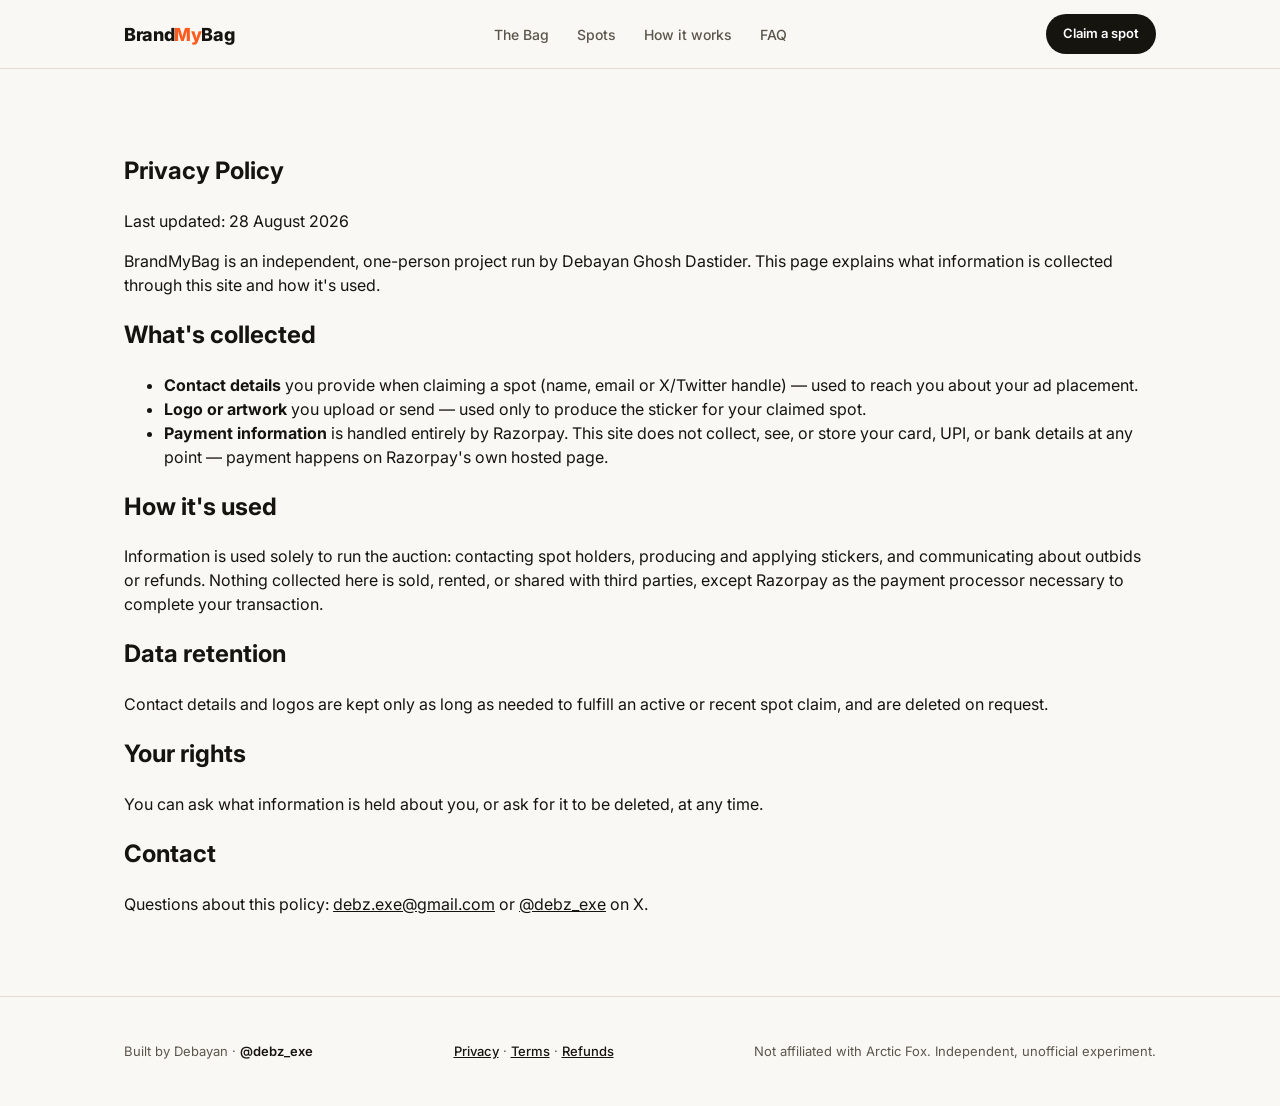
==== privacy.html @ 96011ea1 "Initial BrandMyBag site with policy pages" ====
<!doctype html>
<html lang="en">
<head>
<meta charset="UTF-8" />
<meta name="viewport" content="width=device-width, initial-scale=1.0" />
<title>Privacy Policy — BrandMyBag</title>
<link rel="preconnect" href="https://fonts.googleapis.com">
<link rel="preconnect" href="https://fonts.gstatic.com" crossorigin>
<link href="https://fonts.googleapis.com/css2?family=Inter:wght@400;500;600;700;800&family=Fraunces:opsz,wght@9..144,500&display=swap" rel="stylesheet">
<link rel="stylesheet" href="style.css" />
</head>
<body>

<header class="site-header">
  <div class="wrap header-inner">
    <a href="index.html" class="wordmark">Brand<span>My</span>Bag</a>
    <nav>
      <a href="index.html#bag">The Bag</a>
      <a href="index.html#spots">Spots</a>
      <a href="index.html#how">How it works</a>
      <a href="index.html#faq">FAQ</a>
    </nav>
    <a href="index.html#spots" class="btn btn-primary btn-small">Claim a spot</a>
  </div>
</header>

<main>
  <section class="legal">
    <div class="wrap legal-wrap">
      <h1>Privacy Policy</h1>
      <p class="legal-updated">Last updated: 28 August 2026</p>

      <p>BrandMyBag is an independent, one-person project run by Debayan Ghosh Dastider. This page explains what information is collected through this site and how it's used.</p>

      <h2>What's collected</h2>
      <ul>
        <li><strong>Contact details</strong> you provide when claiming a spot (name, email or X/Twitter handle) — used to reach you about your ad placement.</li>
        <li><strong>Logo or artwork</strong> you upload or send — used only to produce the sticker for your claimed spot.</li>
        <li><strong>Payment information</strong> is handled entirely by Razorpay. This site does not collect, see, or store your card, UPI, or bank details at any point — payment happens on Razorpay's own hosted page.</li>
      </ul>

      <h2>How it's used</h2>
      <p>Information is used solely to run the auction: contacting spot holders, producing and applying stickers, and communicating about outbids or refunds. Nothing collected here is sold, rented, or shared with third parties, except Razorpay as the payment processor necessary to complete your transaction.</p>

      <h2>Data retention</h2>
      <p>Contact details and logos are kept only as long as needed to fulfill an active or recent spot claim, and are deleted on request.</p>

      <h2>Your rights</h2>
      <p>You can ask what information is held about you, or ask for it to be deleted, at any time.</p>

      <h2>Contact</h2>
      <p>Questions about this policy: <a href="mailto:debz.exe@gmail.com">debz.exe@gmail.com</a> or <a href="https://x.com/debz_exe" target="_blank" rel="noopener">@debz_exe</a> on X.</p>
    </div>
  </section>
</main>

<footer class="site-footer">
  <div class="wrap footer-inner">
    <p>Built by Debayan · <a href="https://x.com/debz_exe" target="_blank" rel="noopener">@debz_exe</a></p>
    <p class="footer-legal">
      <a href="privacy.html">Privacy</a> · <a href="terms.html">Terms</a> · <a href="refund.html">Refunds</a>
    </p>
    <p class="disclaimer">Not affiliated with Arctic Fox. Independent, unofficial experiment.</p>
  </div>
</footer>

</body>
</html>
---- style.css ----
:root {
  --bg: #faf8f5;
  --bg-alt: #f1ede6;
  --ink: #16140f;
  --ink-soft: #5b564c;
  --line: #e4ddd0;
  --accent: #ff5a1f;
  --accent-ink: #ffffff;
  --card: #ffffff;
  --radius: 18px;
  --shadow: 0 10px 30px -18px rgba(22, 20, 15, 0.25);
  font-family: "Inter", -apple-system, BlinkMacSystemFont, sans-serif;
}

* { box-sizing: border-box; }

body {
  margin: 0;
  background: var(--bg);
  color: var(--ink);
  line-height: 1.5;
  -webkit-font-smoothing: antialiased;
}

.wrap {
  max-width: 1080px;
  margin: 0 auto;
  padding: 0 24px;
}

a { color: inherit; }

/* Header */
.site-header {
  position: sticky;
  top: 0;
  z-index: 20;
  background: rgba(250, 248, 245, 0.85);
  backdrop-filter: blur(10px);
  border-bottom: 1px solid var(--line);
}

.header-inner {
  display: flex;
  align-items: center;
  justify-content: space-between;
  height: 68px;
}

.wordmark {
  font-weight: 800;
  font-size: 18px;
  text-decoration: none;
  letter-spacing: -0.02em;
}
.wordmark span { color: var(--accent); }

nav {
  display: flex;
  gap: 28px;
}
nav a {
  text-decoration: none;
  font-size: 14px;
  font-weight: 500;
  color: var(--ink-soft);
}
nav a:hover { color: var(--ink); }

.btn {
  display: inline-flex;
  align-items: center;
  justify-content: center;
  padding: 13px 22px;
  border-radius: 999px;
  font-weight: 600;
  font-size: 15px;
  text-decoration: none;
  border: 1px solid transparent;
  cursor: pointer;
  transition: transform 0.15s ease, box-shadow 0.15s ease;
}
.btn:hover { transform: translateY(-1px); }
.btn-primary {
  background: var(--ink);
  color: #fff;
}
.btn-primary:hover { background: var(--accent); }
.btn-ghost {
  background: transparent;
  border-color: var(--line);
  color: var(--ink);
}
.btn-small { padding: 9px 16px; font-size: 13px; }

/* Hero */
.hero { padding: 88px 0 64px; }
.eyebrow {
  text-transform: uppercase;
  letter-spacing: 0.14em;
  font-size: 12px;
  font-weight: 700;
  color: var(--accent);
  margin: 0 0 18px;
}
.hero h1 {
  font-family: "Fraunces", serif;
  font-weight: 500;
  font-size: clamp(32px, 5vw, 52px);
  line-height: 1.08;
  letter-spacing: -0.01em;
  margin: 0 0 22px;
  max-width: 16ch;
}
.hero-sub {
  font-size: 17px;
  color: var(--ink-soft);
  max-width: 620px;
  margin: 0 0 32px;
}
.hero-sub a { color: var(--ink); text-decoration-color: var(--accent); }
.hero-cta { display: flex; gap: 14px; margin-bottom: 56px; }

.stat-bar {
  display: flex;
  gap: 0;
  border: 1px solid var(--line);
  border-radius: var(--radius);
  background: var(--card);
  overflow: hidden;
  max-width: 640px;
}
.stat {
  flex: 1;
  padding: 20px 24px;
  border-right: 1px solid var(--line);
}
.stat:last-child { border-right: none; }
.stat-value {
  display: block;
  font-size: 22px;
  font-weight: 800;
  letter-spacing: -0.01em;
}
.stat-label {
  display: block;
  font-size: 12px;
  color: var(--ink-soft);
  margin-top: 4px;
}

/* Sections */
section { padding: 64px 0; }
.section-title {
  font-family: "Fraunces", serif;
  font-weight: 500;
  font-size: 30px;
  margin: 0 0 8px;
}
.section-sub {
  color: var(--ink-soft);
  margin: 0 0 36px;
  font-size: 15px;
}

/* Bag spot map */
.bag-layout {
  display: grid;
  grid-template-columns: minmax(0, 1fr) 280px;
  gap: 32px;
  align-items: start;
}
@media (max-width: 820px) {
  .bag-layout { grid-template-columns: 1fr; }
}

.spot-maps {
  display: grid;
  grid-template-columns: 1fr 1fr;
  gap: 20px;
}
@media (max-width: 560px) {
  .spot-maps { grid-template-columns: 1fr; }
}

.spot-map-wrap {
  background: var(--card);
  border: 1px solid var(--line);
  border-radius: var(--radius);
  padding: 18px;
  box-shadow: var(--shadow);
}
.spot-map-label {
  font-size: 12px;
  font-weight: 700;
  text-transform: uppercase;
  letter-spacing: 0.06em;
  color: var(--ink-soft);
  margin: 0 0 10px;
  text-align: center;
}

.spot-map {
  position: relative;
  width: 100%;
  border-radius: 12px;
  overflow: hidden;
  background: var(--bg-alt);
}
.spot-map-inner {
  position: relative;
  width: 100%;
  transition: transform 0.2s ease;
}
.spot-map-inner.mirrored { transform: scaleX(-1); }
.spot-map-inner img {
  display: block;
  width: 100%;
  height: auto;
}

.side-toggle {
  display: flex;
  justify-content: center;
  gap: 6px;
  margin-bottom: 10px;
}
.side-toggle button {
  width: 30px;
  height: 26px;
  border-radius: 999px;
  border: 1px solid var(--line);
  background: var(--bg-alt);
  color: var(--ink-soft);
  font-size: 12px;
  font-weight: 700;
  cursor: pointer;
}
.side-toggle button.active {
  background: var(--ink);
  color: #fff;
  border-color: var(--ink);
}

.spot-pin {
  position: absolute;
  border: 1.5px dashed var(--accent);
  background: rgba(255, 90, 31, 0.1);
  border-radius: 6px;
  cursor: pointer;
  transition: background 0.15s ease;
}
.spot-pin:hover,
.spot-pin.active {
  background: rgba(255, 90, 31, 0.22);
}
.spot-pin-badge {
  position: absolute;
  top: -8px;
  left: -8px;
  width: 18px;
  height: 18px;
  border-radius: 50%;
  background: var(--ink);
  color: #fff;
  font-size: 10px;
  font-weight: 700;
  display: flex;
  align-items: center;
  justify-content: center;
}
.spot-pin.claimed .spot-pin-badge { background: var(--accent); }

.spot-list {
  display: flex;
  flex-direction: column;
  gap: 12px;
}
.spot-list-item {
  display: flex;
  align-items: center;
  gap: 12px;
  background: var(--card);
  border: 1px solid var(--line);
  border-radius: 14px;
  padding: 14px 16px;
  cursor: pointer;
  transition: border-color 0.15s ease;
}
.spot-list-item:hover,
.spot-list-item.active { border-color: var(--accent); }
.spot-list-num {
  width: 26px;
  height: 26px;
  border-radius: 50%;
  background: var(--ink);
  color: #fff;
  font-size: 12px;
  font-weight: 700;
  display: flex;
  align-items: center;
  justify-content: center;
  flex-shrink: 0;
}
.spot-list-item.claimed .spot-list-num { background: var(--accent); }
.spot-list-info { flex-grow: 1; }
.spot-list-info h4 { margin: 0; font-size: 14px; }
.spot-list-info span { font-size: 12px; color: var(--ink-soft); }
.spot-list-price { font-weight: 800; font-size: 14px; white-space: nowrap; }

/* Spots */
.spots-grid {
  display: grid;
  grid-template-columns: repeat(auto-fit, minmax(230px, 1fr));
  gap: 20px;
}
.spot-card {
  background: var(--card);
  border: 1px solid var(--line);
  border-radius: var(--radius);
  padding: 22px;
  display: flex;
  flex-direction: column;
  gap: 10px;
  box-shadow: var(--shadow);
}
.spot-tier {
  align-self: flex-start;
  font-size: 11px;
  font-weight: 700;
  text-transform: uppercase;
  letter-spacing: 0.06em;
  padding: 4px 10px;
  border-radius: 999px;
  background: var(--bg-alt);
  color: var(--ink-soft);
}
.spot-card h3 { margin: 4px 0 0; font-size: 17px; }
.spot-size { font-size: 12px; color: var(--ink-soft); }
.spot-note { font-size: 13px; color: var(--ink-soft); margin: 0; flex-grow: 1; }
.spot-bid {
  display: flex;
  align-items: baseline;
  justify-content: space-between;
  border-top: 1px dashed var(--line);
  padding-top: 12px;
  margin-top: 4px;
}
.spot-bid-value { font-size: 20px; font-weight: 800; }
.spot-bid-label { font-size: 11px; color: var(--ink-soft); }
.spot-card .btn { width: 100%; margin-top: 4px; }

/* How it works */
.how-grid {
  display: grid;
  grid-template-columns: repeat(3, 1fr);
  gap: 28px;
}
@media (max-width: 760px) {
  .how-grid { grid-template-columns: 1fr; }
}
.how-num {
  display: inline-flex;
  align-items: center;
  justify-content: center;
  width: 32px;
  height: 32px;
  border-radius: 50%;
  background: var(--ink);
  color: #fff;
  font-weight: 700;
  font-size: 14px;
  margin-bottom: 14px;
}
.how-step h3 { margin: 0 0 8px; font-size: 17px; }
.how-step p { margin: 0; color: var(--ink-soft); font-size: 14px; }

/* FAQ */
.faq details {
  border-bottom: 1px solid var(--line);
  padding: 18px 0;
}
.faq summary {
  cursor: pointer;
  font-weight: 600;
  font-size: 15px;
}
.faq p {
  margin: 12px 0 0;
  color: var(--ink-soft);
  font-size: 14px;
}

/* Footer */
.site-footer {
  border-top: 1px solid var(--line);
  padding: 32px 0;
}
.footer-inner {
  display: flex;
  flex-wrap: wrap;
  justify-content: space-between;
  gap: 8px 20px;
  font-size: 13px;
  color: var(--ink-soft);
}
.footer-inner a { color: var(--ink); text-decoration: none; font-weight: 600; }
.footer-legal a { font-weight: 500; text-decoration: underline; }

/* Modal */
.modal-backdrop {
  display: none;
  position: fixed;
  inset: 0;
  background: rgba(22,20,15,0.45);
  align-items: center;
  justify-content: center;
  z-index: 50;
  padding: 20px;
}
.modal-backdrop.open { display: flex; }
.modal {
  background: #fff;
  border-radius: var(--radius);
  padding: 32px;
  max-width: 380px;
  width: 100%;
  position: relative;
  max-height: 90vh;
  overflow-y: auto;
}
.modal.modal-wide { max-width: 460px; }
.modal-close {
  position: absolute;
  top: 14px;
  right: 14px;
  background: none;
  border: none;
  font-size: 22px;
  cursor: pointer;
  color: var(--ink-soft);
}
.modal h3 { margin: 0 0 10px; font-size: 19px; }
.modal p { color: var(--ink-soft); font-size: 14px; }
.modal .btn { width: 100%; margin: 14px 0 8px; }
.modal-note { font-size: 12px; text-align: center; }

.preview-wrap { margin: 4px 0 16px; }
.preview-full {
  position: relative;
  width: 100%;
  max-width: 260px;
  margin: 0 auto;
  border-radius: 12px;
  overflow: hidden;
  background: var(--bg-alt);
  border: 1px solid var(--line);
  transition: transform 0.2s ease;
}
.preview-full.mirrored { transform: scaleX(-1); }
.preview-full img#preview-bg {
  display: block;
  width: 100%;
  height: auto;
}
.preview-overlay {
  position: absolute;
  display: flex;
  align-items: center;
  justify-content: center;
  border: 1.5px dashed rgba(255,255,255,0.8);
  border-radius: 4px;
  background: rgba(0,0,0,0.1);
  overflow: hidden;
}
.preview-overlay img {
  width: 100%;
  height: 100%;
  object-fit: contain;
}
#preview-placeholder {
  font-size: 9px;
  color: #fff;
  text-shadow: 0 1px 3px rgba(0,0,0,0.6);
  text-align: center;
  padding: 2px;
  line-height: 1.1;
}
.preview-upload {
  display: block;
  text-align: center;
  margin-top: 10px;
  font-size: 13px;
  font-weight: 600;
  color: var(--accent);
  cursor: pointer;
  text-decoration: underline;
}
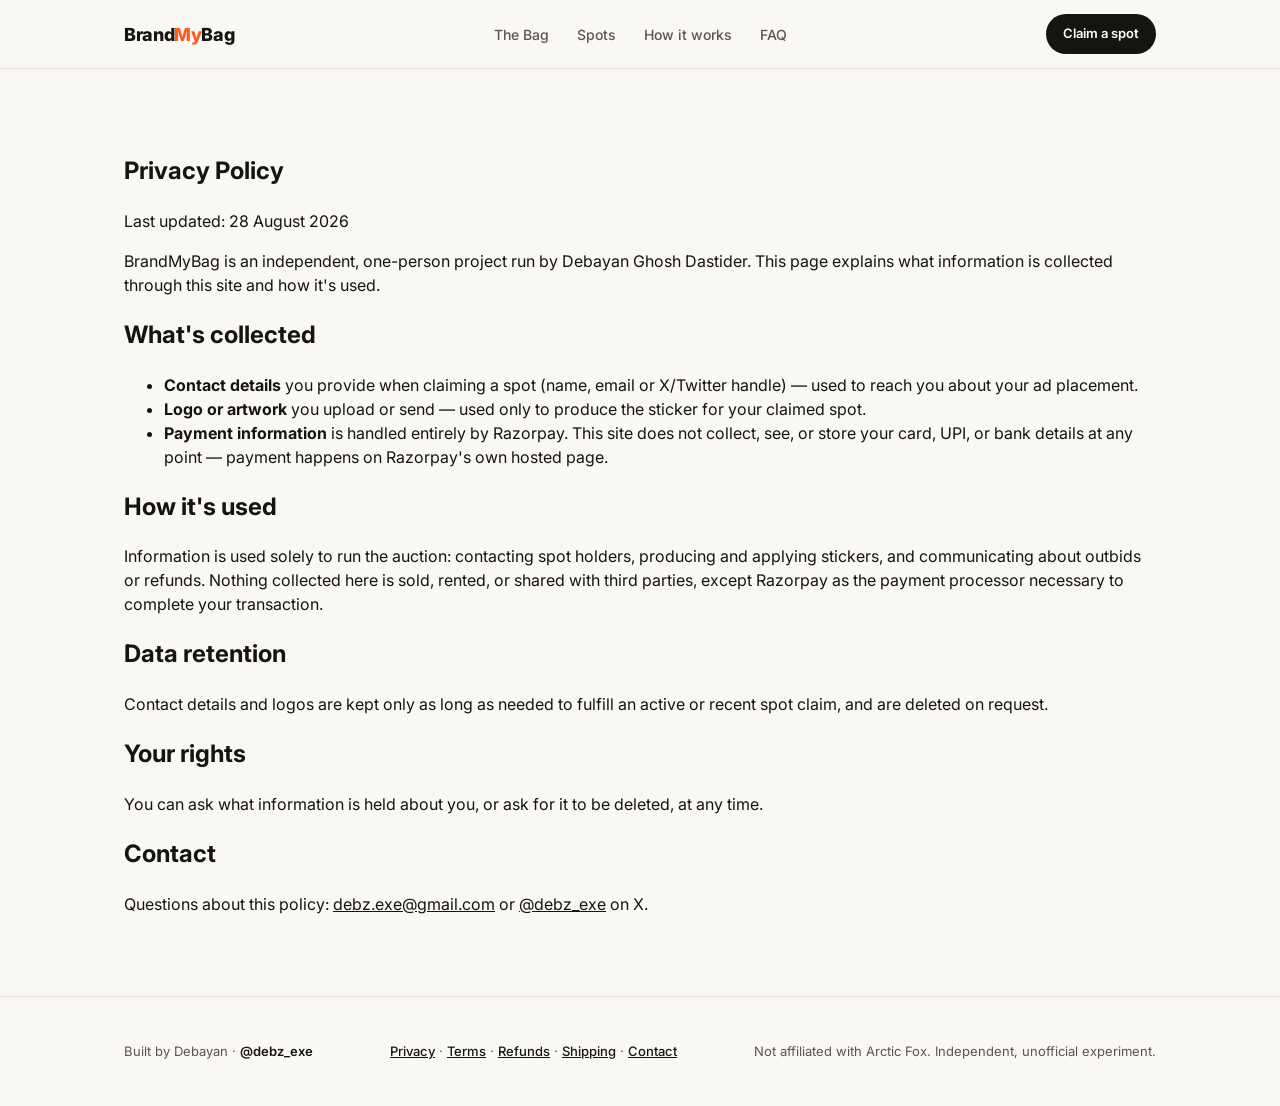
==== commit e19696de: "Add shipping and contact policy pages; narrow front bag view" ====
--- a/privacy.html
+++ b/privacy.html
@@ -58,7 +58,7 @@
   <div class="wrap footer-inner">
     <p>Built by Debayan · <a href="https://x.com/debz_exe" target="_blank" rel="noopener">@debz_exe</a></p>
     <p class="footer-legal">
-      <a href="privacy.html">Privacy</a> · <a href="terms.html">Terms</a> · <a href="refund.html">Refunds</a>
+      <a href="privacy.html">Privacy</a> · <a href="terms.html">Terms</a> · <a href="refund.html">Refunds</a> · <a href="shipping.html">Shipping</a> · <a href="contact.html">Contact</a>
     </p>
     <p class="disclaimer">Not affiliated with Arctic Fox. Independent, unofficial experiment.</p>
   </div>
--- a/style.css
+++ b/style.css
@@ -207,6 +207,10 @@
   overflow: hidden;
   background: var(--bg-alt);
 }
+.spot-map--narrow {
+  max-width: 68%;
+  margin: 0 auto;
+}
 .spot-map-inner {
   position: relative;
   width: 100%;
